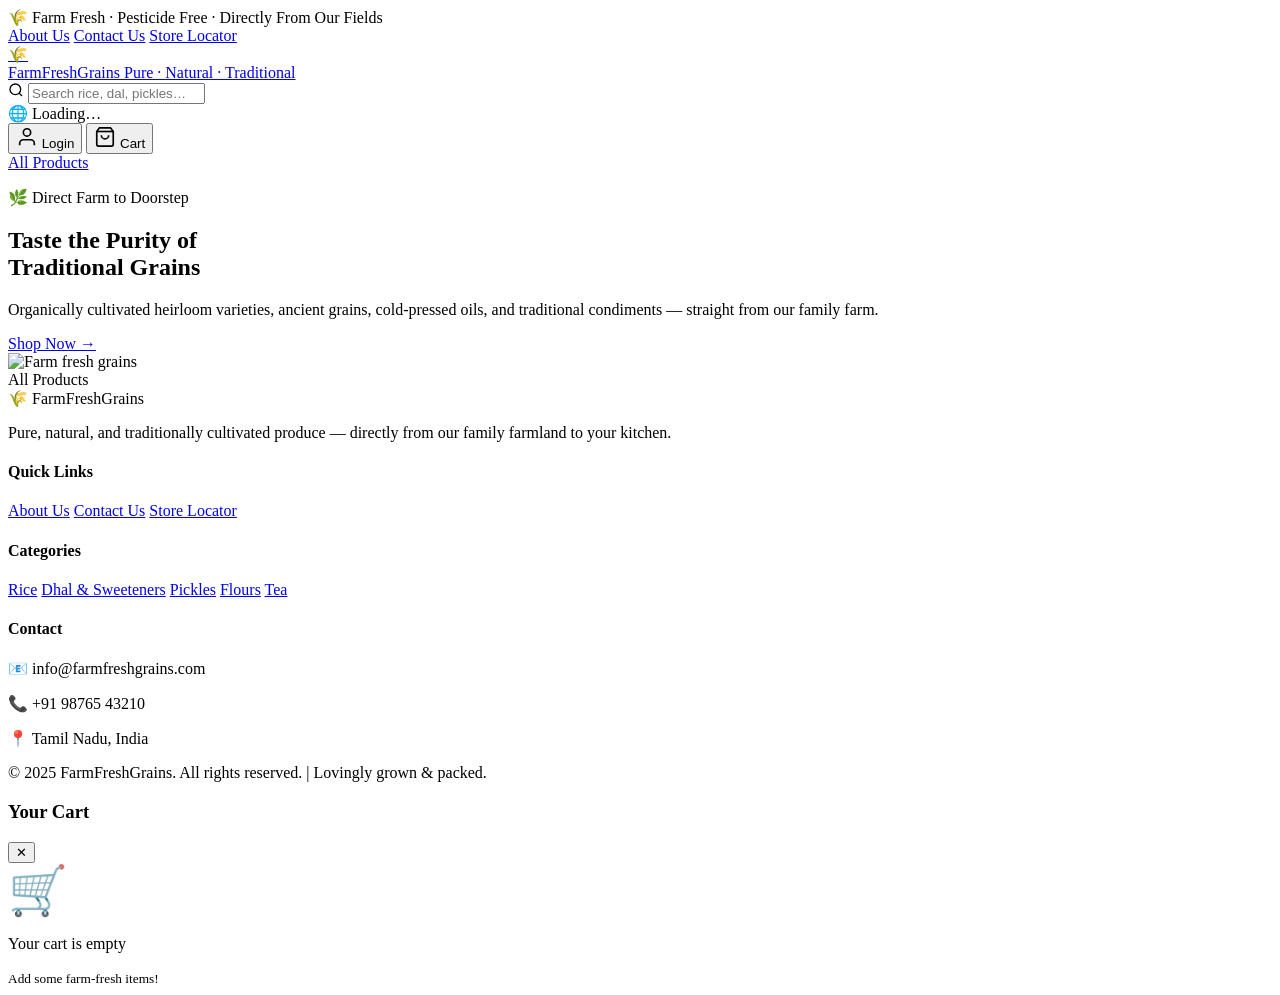
==== index.html @ 6316f9ec "Add files via upload" ====
<!DOCTYPE html>
<html lang="en">
<head>
<meta charset="UTF-8">
<meta name="viewport" content="width=device-width, initial-scale=1.0">
<title>FarmFreshGrains — Pure From Our Farm</title>
<link rel="preconnect" href="https://fonts.googleapis.com">
<link href="https://fonts.googleapis.com/css2?family=Playfair+Display:wght@400;600;700&family=Nunito:wght@300;400;500;600;700&display=swap" rel="stylesheet">
<link rel="stylesheet" href="css/style.css">
</head>
<body>

<!-- TOP UTILITY BAR -->
<div class="top-bar">
  <div class="top-bar-inner">
    <span class="top-bar-left">🌾 Farm Fresh · Pesticide Free · Directly From Our Fields</span>
    <div class="top-bar-links">
      <a href="about.html">About Us</a>
      <a href="contact.html">Contact Us</a>
      <a href="store-locator.html">Store Locator</a>
    </div>
  </div>
</div>

<!-- MAIN HEADER -->
<header id="main-header">
  <div class="header-inner">
    <a class="logo" href="index.html">
      <div class="logo-icon">🌾</div>
      <div class="logo-text">
        <span class="logo-name">FarmFreshGrains</span>
        <span class="logo-tagline">Pure · Natural · Traditional</span>
      </div>
    </a>

    <div class="search-bar-wrap">
      <div class="search-bar">
        <svg width="16" height="16" fill="none" stroke="currentColor" stroke-width="2" viewBox="0 0 24 24"><circle cx="11" cy="11" r="8"/><path d="m21 21-4.35-4.35"/></svg>
        <input type="text" id="searchInput" placeholder="Search rice, dal, pickles…" autocomplete="off">
        <button class="search-clear" id="searchClear" style="display:none">✕</button>
      </div>
    </div>

    <div class="header-actions">
      <div class="currency-badge" id="currencyBadge">
        <span id="currencyFlag">🌐</span>
        <span id="currencyLabel">Loading…</span>
      </div>

      <button class="icon-btn" id="loginBtn" title="Account">
        <svg width="22" height="22" fill="none" stroke="currentColor" stroke-width="1.8" viewBox="0 0 24 24"><path d="M20 21v-2a4 4 0 0 0-4-4H8a4 4 0 0 0-4 4v2"/><circle cx="12" cy="7" r="4"/></svg>
        <span class="icon-label" id="loginLabel">Login</span>
      </button>

      <button class="icon-btn cart-btn" id="cartBtn" title="Cart">
        <svg width="22" height="22" fill="none" stroke="currentColor" stroke-width="1.8" viewBox="0 0 24 24"><path d="M6 2 3 6v14a2 2 0 0 0 2 2h14a2 2 0 0 0 2-2V6l-3-4z"/><line x1="3" y1="6" x2="21" y2="6"/><path d="M16 10a4 4 0 0 1-8 0"/></svg>
        <span class="cart-count" id="cartCount" style="display:none">0</span>
        <span class="icon-label">Cart</span>
      </button>
    </div>
  </div>
</header>

<!-- CATEGORY NAVIGATION TABS -->
<nav class="cat-nav" id="catNav">
  <div class="cat-nav-inner">
    <a class="cat-tab active" data-cat="all" href="#">All Products</a>
    <!-- Tabs are injected by JS from products.js -->
  </div>
</nav>

<!-- HERO BANNER -->
<section class="hero" id="heroSection">
  <div class="hero-content">
    <p class="hero-badge">🌿 Direct Farm to Doorstep</p>
    <h1>Taste the Purity of<br><span>Traditional Grains</span></h1>
    <p class="hero-sub">Organically cultivated heirloom varieties, ancient grains, cold-pressed oils, and traditional condiments — straight from our family farm.</p>
    <a href="#products" class="btn-hero">Shop Now →</a>
  </div>
  <div class="hero-img-area">
    <img src="https://images.unsplash.com/photo-1536304993881-ff86e0c9b1c2?w=600&q=80" alt="Farm fresh grains" class="hero-img">
  </div>
</section>

<!-- SEARCH RESULTS BANNER (hidden normally) -->
<div class="search-results-bar" id="searchResultsBar" style="display:none">
  <div class="container">
    <span id="searchResultsText"></span>
    <button onclick="clearSearch()">✕ Clear Search</button>
  </div>
</div>

<!-- PRODUCTS SECTION -->
<main class="products-section" id="products">
  <div class="container">
    <div id="categoryTitle" class="section-title">All Products</div>
    <div class="products-grid" id="productsGrid">
      <!-- Injected by JS -->
    </div>
    <div class="empty-state" id="emptyState" style="display:none">
      <div class="empty-icon">🔍</div>
      <p>No products found matching your search.</p>
    </div>
  </div>
</main>

<!-- FOOTER -->
<footer class="site-footer">
  <div class="footer-inner">
    <div class="footer-col">
      <div class="footer-logo">🌾 FarmFreshGrains</div>
      <p>Pure, natural, and traditionally cultivated produce — directly from our family farmland to your kitchen.</p>
    </div>
    <div class="footer-col">
      <h4>Quick Links</h4>
      <a href="about.html">About Us</a>
      <a href="contact.html">Contact Us</a>
      <a href="store-locator.html">Store Locator</a>
    </div>
    <div class="footer-col">
      <h4>Categories</h4>
      <a href="#" data-cat="rice" class="footer-cat-link">Rice</a>
      <a href="#" data-cat="dhal" class="footer-cat-link">Dhal & Sweeteners</a>
      <a href="#" data-cat="pickles" class="footer-cat-link">Pickles</a>
      <a href="#" data-cat="flours" class="footer-cat-link">Flours</a>
      <a href="#" data-cat="tea" class="footer-cat-link">Tea</a>
    </div>
    <div class="footer-col">
      <h4>Contact</h4>
      <p>📧 info@farmfreshgrains.com</p>
      <p>📞 +91 98765 43210</p>
      <p>📍 Tamil Nadu, India</p>
    </div>
  </div>
  <div class="footer-bottom">
    <p>© 2025 FarmFreshGrains. All rights reserved. | Lovingly grown & packed.</p>
  </div>
</footer>

<!-- CART SIDEBAR -->
<div class="cart-overlay" id="cartOverlay" onclick="toggleCart()"></div>
<div class="cart-sidebar" id="cartSidebar">
  <div class="cart-header">
    <h3>Your Cart</h3>
    <button onclick="toggleCart()" class="cart-close">✕</button>
  </div>
  <div class="cart-body" id="cartBody">
    <div class="cart-empty" id="cartEmpty">
      <div style="font-size:48px">🛒</div>
      <p>Your cart is empty</p>
      <small>Add some farm-fresh items!</small>
    </div>
    <div id="cartItems"></div>
  </div>
  <div class="cart-footer" id="cartFooter" style="display:none">
    <div class="cart-total">
      <span>Total:</span>
      <strong id="cartTotal">₹0</strong>
    </div>
    <button class="btn-checkout">Proceed to Checkout →</button>
  </div>
</div>

<!-- LOGIN MODAL -->
<div class="modal-overlay" id="loginModal" style="display:none">
  <div class="modal">
    <button class="modal-close" onclick="closeLoginModal()">✕</button>
    <div class="modal-tabs">
      <button class="modal-tab active" onclick="switchTab('login')">Login</button>
      <button class="modal-tab" onclick="switchTab('register')">Register</button>
    </div>
    <div id="loginForm">
      <div class="form-group">
        <label>Email Address</label>
        <input type="email" placeholder="you@example.com" id="loginEmail">
      </div>
      <div class="form-group">
        <label>Password</label>
        <input type="password" placeholder="••••••••" id="loginPassword">
      </div>
      <button class="btn-primary full-width" onclick="doLogin()">Login to Account</button>
      <p class="form-link">Forgot password? <a href="#">Reset here</a></p>
    </div>
    <div id="registerForm" style="display:none">
      <div class="form-group">
        <label>Full Name</label>
        <input type="text" placeholder="Your name" id="regName">
      </div>
      <div class="form-group">
        <label>Email Address</label>
        <input type="email" placeholder="you@example.com" id="regEmail">
      </div>
      <div class="form-group">
        <label>Password</label>
        <input type="password" placeholder="Create a password" id="regPassword">
      </div>
      <button class="btn-primary full-width" onclick="doRegister()">Create Account</button>
    </div>
  </div>
</div>

<script src="js/products.js"></script>
<script src="js/app.js"></script>
</body>
</html>
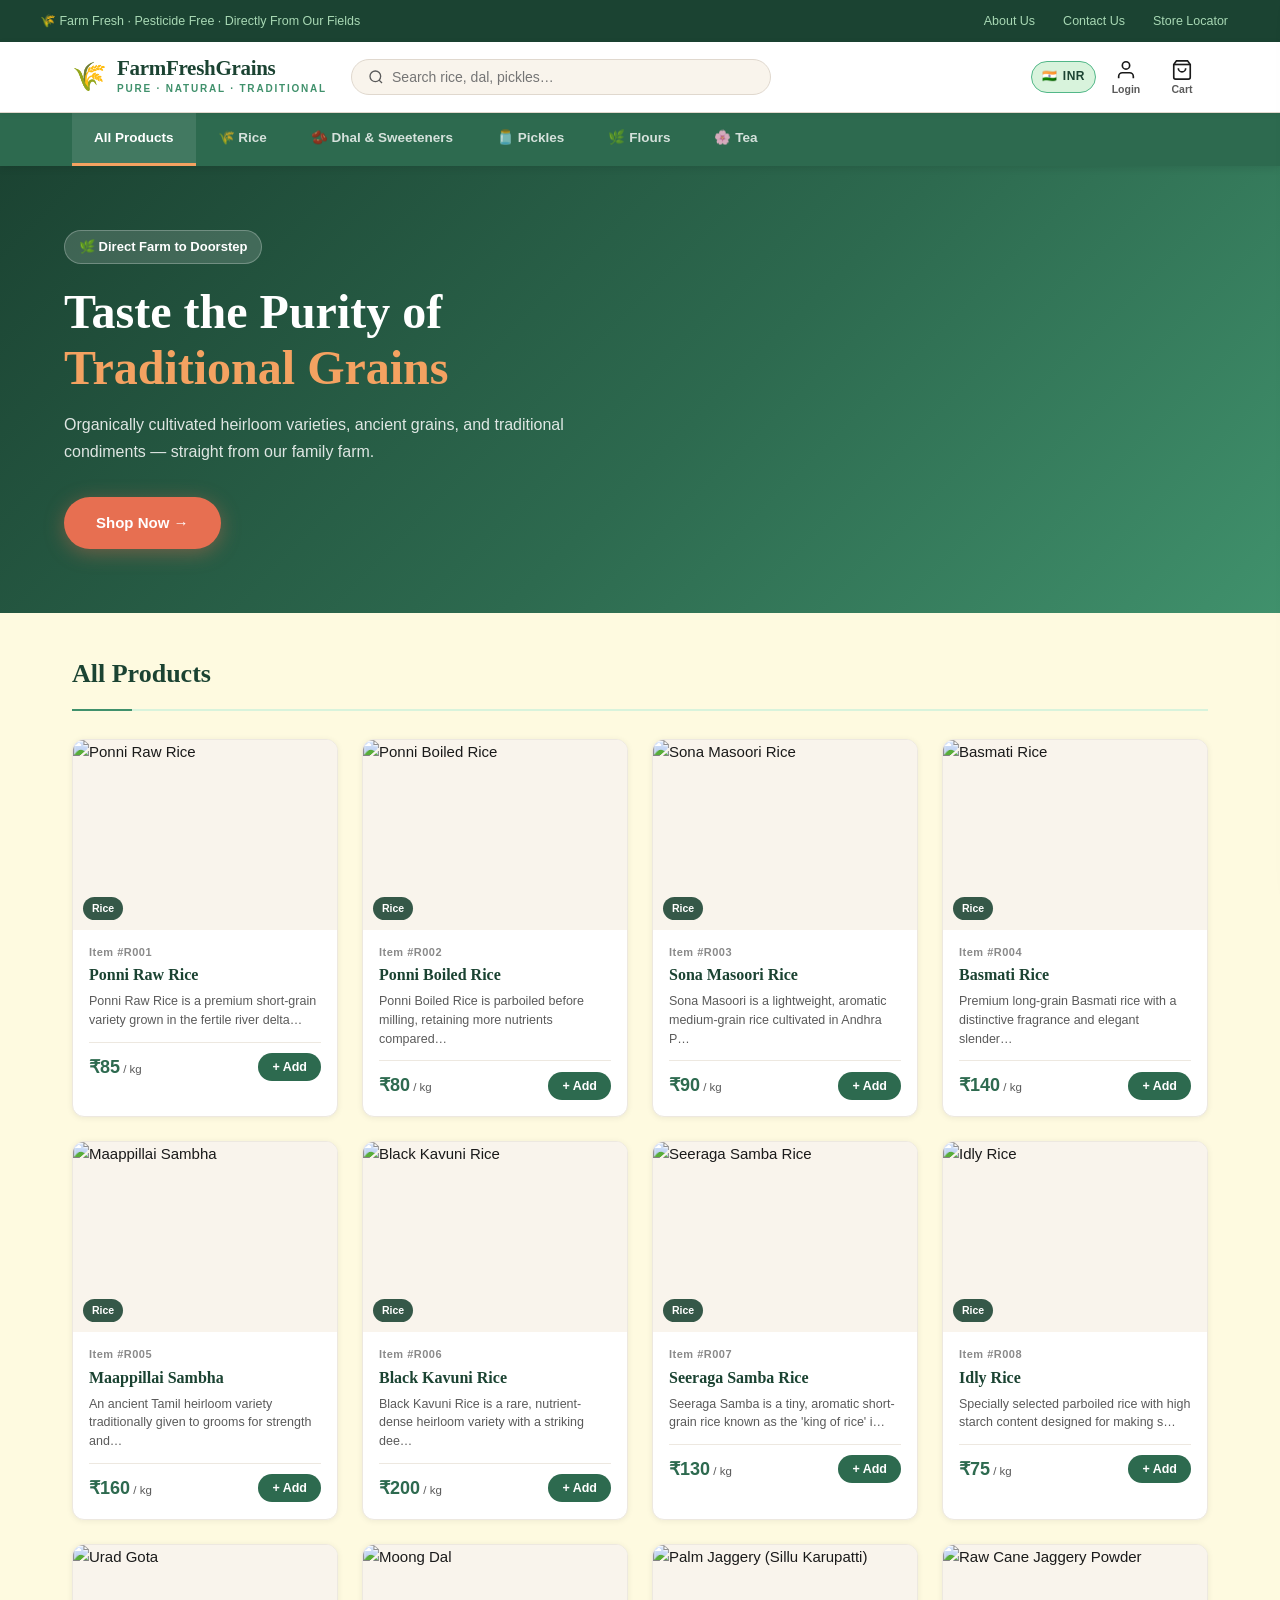
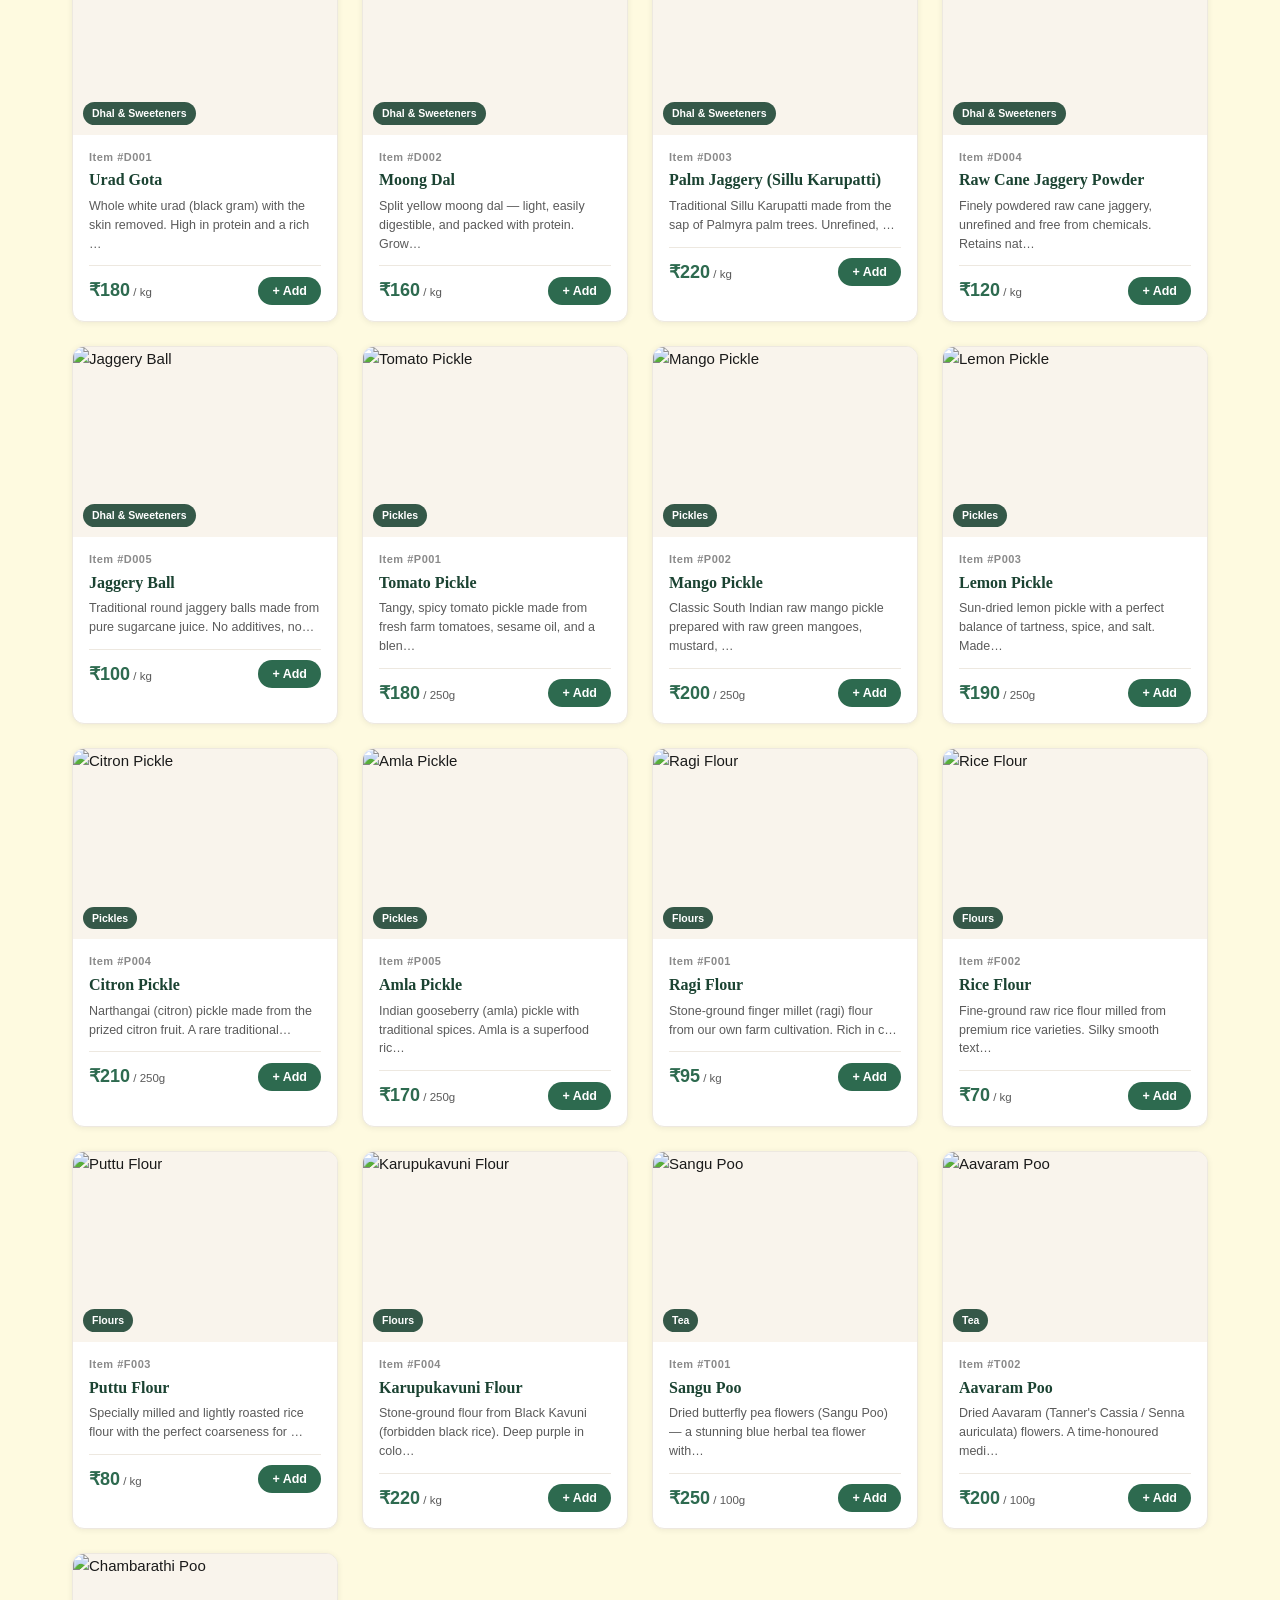
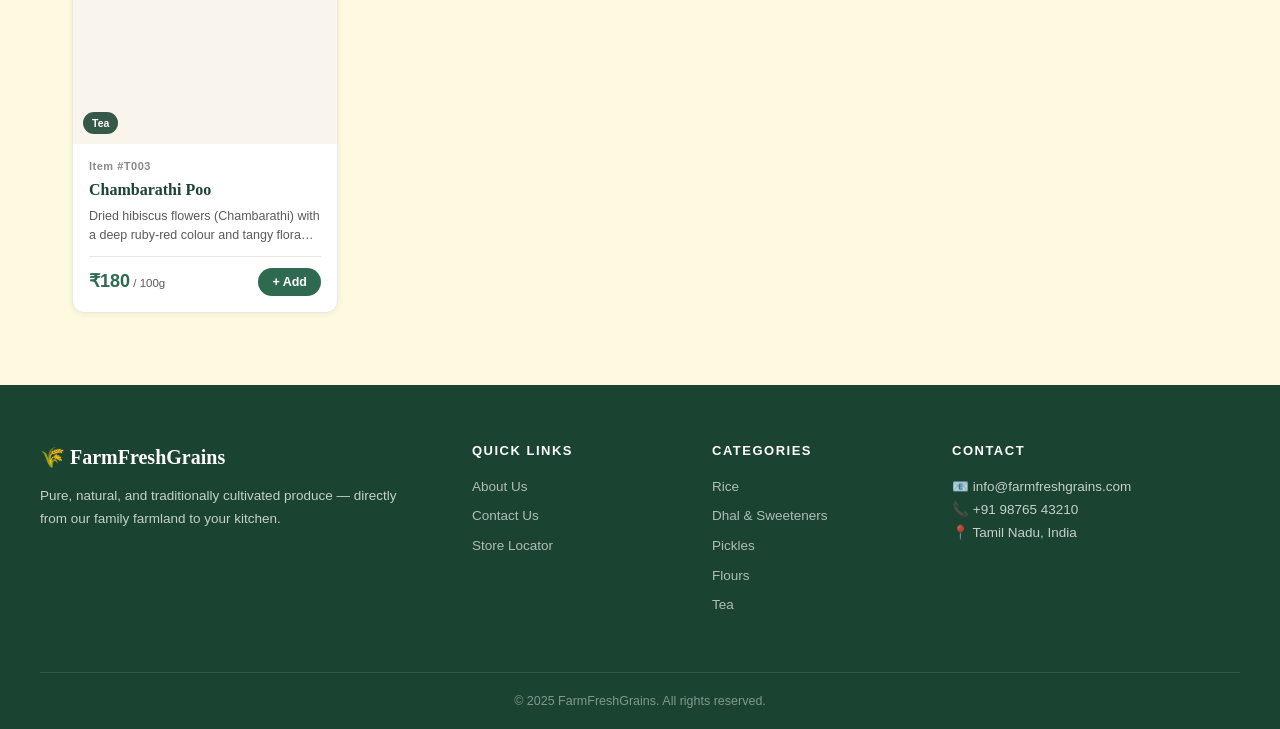
==== commit 93b4a409: "Update print statement from 'Hello' to 'Goodbye'" ====
--- a/index.html
+++ b/index.html
@@ -6,11 +6,174 @@
 <title>FarmFreshGrains — Pure From Our Farm</title>
 <link rel="preconnect" href="https://fonts.googleapis.com">
 <link href="https://fonts.googleapis.com/css2?family=Playfair+Display:wght@400;600;700&family=Nunito:wght@300;400;500;600;700&display=swap" rel="stylesheet">
-<link rel="stylesheet" href="css/style.css">
+<style>
+:root{--green-dark:#1b4332;--green:#2d6a4f;--green-mid:#40916c;--green-light:#52b788;--green-pale:#d8f3dc;--green-bg:#f0faf4;--amber:#e76f51;--amber-light:#f4a261;--amber-pale:#fef0e7;--brown:#8b5e3c;--cream:#fefae0;--cream2:#f9f4ec;--cream3:#f2ebe0;--text:#1a1a1a;--text-muted:#5a5a5a;--text-light:#8a8a8a;--border:#e0d8ce;--border-light:#ede8e0;--white:#ffffff;--radius:12px;--shadow-sm:0 1px 6px rgba(0,0,0,0.07);--shadow:0 3px 16px rgba(0,0,0,0.09);--shadow-lg:0 8px 32px rgba(0,0,0,0.13);--transition:all 0.22s ease}
+*,*::before,*::after{margin:0;padding:0;box-sizing:border-box}
+html{scroll-behavior:smooth}
+body{font-family:'Nunito',sans-serif;background:var(--cream);color:var(--text);font-size:15px;line-height:1.6}
+img{max-width:100%;display:block}
+a{text-decoration:none;color:inherit}
+.container{max-width:1200px;margin:0 auto;padding:0 32px}
+.top-bar{background:var(--green-dark);color:#a8d8b4;font-size:12.5px;padding:8px 32px}
+.top-bar-inner{max-width:1200px;margin:0 auto;display:flex;justify-content:space-between;align-items:center}
+.top-bar-links{display:flex;gap:4px}
+.top-bar-links a{color:#a8d8b4;padding:3px 12px;border-radius:20px;font-size:12.5px;font-weight:500;transition:var(--transition)}
+.top-bar-links a:hover{background:rgba(255,255,255,0.12);color:#fff}
+#main-header{background:var(--white);border-bottom:1.5px solid var(--border);position:sticky;top:0;z-index:300;box-shadow:var(--shadow-sm)}
+.header-inner{max-width:1200px;margin:0 auto;padding:0 32px;height:70px;display:flex;align-items:center;gap:16px}
+.logo{display:flex;align-items:center;gap:10px;cursor:pointer}
+.logo-icon{font-size:28px;line-height:1}
+.logo-text{display:flex;flex-direction:column}
+.logo-name{font-family:'Playfair Display',serif;font-size:21px;font-weight:700;color:var(--green-dark);letter-spacing:-0.3px;line-height:1.1}
+.logo-tagline{font-size:10px;letter-spacing:1.8px;text-transform:uppercase;color:var(--green-mid);font-weight:600}
+.search-bar-wrap{flex:1;max-width:420px;margin:0 8px}
+.search-bar{display:flex;align-items:center;background:var(--cream2);border:1.5px solid var(--border);border-radius:28px;padding:9px 16px;gap:8px;transition:var(--transition)}
+.search-bar:focus-within{border-color:var(--green-light);box-shadow:0 0 0 3px rgba(82,183,136,0.15);background:var(--white)}
+.search-bar svg{color:var(--text-muted);flex-shrink:0}
+.search-bar input{border:none;background:transparent;outline:none;font-size:14px;width:100%;color:var(--text);font-family:'Nunito',sans-serif}
+.header-actions{display:flex;align-items:center;gap:4px;margin-left:auto}
+.currency-badge{display:flex;align-items:center;gap:5px;background:var(--green-pale);border:1px solid var(--green-light);color:var(--green-dark);font-size:12px;font-weight:700;padding:5px 10px;border-radius:20px;letter-spacing:0.5px}
+.icon-btn{background:none;border:none;cursor:pointer;color:var(--text);padding:8px 10px;border-radius:10px;display:flex;flex-direction:column;align-items:center;justify-content:center;gap:2px;position:relative;transition:var(--transition);min-width:52px}
+.icon-btn:hover{background:var(--cream2)}
+.icon-label{font-size:10.5px;font-weight:600;color:var(--text-muted)}
+.cart-count{position:absolute;top:4px;right:6px;background:var(--amber);color:#fff;font-size:10px;font-weight:700;width:17px;height:17px;border-radius:50%;display:flex;align-items:center;justify-content:center;border:2px solid var(--white)}
+.cat-nav{background:var(--green);position:sticky;top:70px;z-index:200;box-shadow:0 2px 8px rgba(0,0,0,0.1)}
+.cat-nav-inner{max-width:1200px;margin:0 auto;padding:0 32px;display:flex;overflow-x:auto;scrollbar-width:none}
+.cat-nav-inner::-webkit-scrollbar{display:none}
+.cat-tab{color:rgba(255,255,255,0.8);font-size:13.5px;font-weight:600;padding:14px 22px;cursor:pointer;border-bottom:3px solid transparent;white-space:nowrap;transition:var(--transition);display:block;font-family:'Nunito',sans-serif}
+.cat-tab:hover,.cat-tab.active{color:#fff;border-bottom-color:var(--amber-light);background:rgba(255,255,255,0.1)}
+.hero{background:linear-gradient(135deg,var(--green-dark) 0%,var(--green) 55%,var(--green-mid) 100%);color:#fff;display:flex;align-items:center;justify-content:space-between;padding:64px;gap:48px;overflow:hidden;position:relative}
+.hero-content{flex:1;max-width:520px;position:relative;z-index:1}
+.hero-badge{display:inline-flex;align-items:center;gap:6px;background:rgba(255,255,255,0.15);border:1px solid rgba(255,255,255,0.25);padding:6px 14px;border-radius:20px;font-size:13px;font-weight:600;margin-bottom:20px}
+.hero h1{font-family:'Playfair Display',serif;font-size:48px;font-weight:700;line-height:1.15;margin-bottom:16px}
+.hero h1 span{color:var(--amber-light)}
+.hero-sub{font-size:16px;opacity:0.85;line-height:1.7;margin-bottom:32px}
+.btn-hero{display:inline-block;background:var(--amber);color:#fff;padding:14px 32px;border-radius:30px;font-size:15px;font-weight:700;transition:var(--transition);box-shadow:0 4px 20px rgba(231,111,81,0.4)}
+.btn-hero:hover{background:var(--amber-light);transform:translateY(-2px)}
+.hero-img-area{flex-shrink:0;position:relative;z-index:1}
+.hero-img{width:380px;height:300px;object-fit:cover;border-radius:20px;box-shadow:0 20px 60px rgba(0,0,0,0.3)}
+.products-section{padding:40px 0 72px}
+.section-title{font-family:'Playfair Display',serif;font-size:26px;font-weight:600;color:var(--green-dark);margin-bottom:28px;padding-bottom:14px;border-bottom:2.5px solid var(--green-pale);position:relative}
+.section-title::after{content:'';position:absolute;bottom:-2.5px;left:0;width:60px;height:2.5px;background:var(--green-mid)}
+.products-grid{display:grid;grid-template-columns:repeat(auto-fill,minmax(220px,1fr));gap:24px}
+.product-card{background:var(--white);border:1.5px solid var(--border-light);border-radius:var(--radius);overflow:hidden;transition:var(--transition);cursor:pointer;box-shadow:var(--shadow-sm)}
+.product-card:hover{transform:translateY(-4px);box-shadow:var(--shadow-lg);border-color:var(--green-pale)}
+.product-card.sold-out{opacity:0.7;cursor:default}
+.product-card.sold-out:hover{transform:none}
+.product-img-wrap{position:relative;height:190px;overflow:hidden;background:var(--cream2)}
+.product-img-wrap img{width:100%;height:100%;object-fit:cover;transition:transform 0.4s ease}
+.product-card:hover .product-img-wrap img{transform:scale(1.06)}
+.sold-out-badge{position:absolute;top:10px;right:10px;background:#e53e3e;color:#fff;font-size:11px;font-weight:700;padding:4px 10px;border-radius:20px;letter-spacing:0.5px}
+.product-cat-tag{position:absolute;bottom:10px;left:10px;background:rgba(27,67,50,0.88);color:#fff;font-size:10.5px;font-weight:600;padding:3px 9px;border-radius:12px}
+.product-info{padding:14px 16px 16px}
+.product-id{font-size:11px;color:var(--text-light);font-weight:700;letter-spacing:0.5px;margin-bottom:4px}
+.product-name{font-family:'Playfair Display',serif;font-size:16px;font-weight:600;color:var(--green-dark);margin-bottom:6px;line-height:1.3}
+.product-desc-short{font-size:12.5px;color:var(--text-muted);line-height:1.5;margin-bottom:12px}
+.product-footer{display:flex;align-items:center;justify-content:space-between;border-top:1px solid var(--border-light);padding-top:10px}
+.price-main{font-size:18px;font-weight:700;color:var(--green)}
+.price-unit{font-size:11.5px;color:var(--text-muted)}
+.price-sold{font-size:13px;color:#e53e3e;font-weight:700}
+.btn-add-card{background:var(--green);color:#fff;border:none;cursor:pointer;padding:7px 14px;border-radius:20px;font-size:12.5px;font-weight:700;font-family:'Nunito',sans-serif;transition:var(--transition)}
+.btn-add-card:hover{background:var(--green-dark);transform:scale(1.05)}
+.empty-state{display:flex;flex-direction:column;align-items:center;padding:80px 20px;color:var(--text-muted);text-align:center}
+.empty-icon{font-size:64px;margin-bottom:16px}
+/* MODAL */
+.modal-overlay{position:fixed;inset:0;background:rgba(0,0,0,0.5);z-index:800;display:flex;align-items:center;justify-content:center;padding:24px}
+.modal{background:var(--white);border-radius:20px;padding:36px;width:100%;max-width:400px;position:relative;box-shadow:var(--shadow-lg);animation:slideUp 0.25s ease}
+@keyframes slideUp{from{opacity:0;transform:translateY(20px)}to{opacity:1;transform:translateY(0)}}
+.modal-close{position:absolute;top:16px;right:16px;background:var(--cream2);border:1.5px solid var(--border);border-radius:50%;width:32px;height:32px;cursor:pointer;font-size:14px;display:flex;align-items:center;justify-content:center;color:var(--text-muted)}
+.modal-tabs{display:flex;border-bottom:2px solid var(--border);margin-bottom:24px}
+.modal-tab{flex:1;padding:10px;background:none;border:none;cursor:pointer;font-size:15px;font-weight:700;color:var(--text-muted);font-family:'Nunito',sans-serif;border-bottom:3px solid transparent;margin-bottom:-2px;transition:var(--transition)}
+.modal-tab.active{color:var(--green);border-bottom-color:var(--green)}
+.form-group{margin-bottom:16px}
+.form-group label{display:block;font-size:13px;font-weight:700;color:var(--text-muted);margin-bottom:6px}
+.form-group input{width:100%;padding:11px 14px;border:1.5px solid var(--border);border-radius:10px;font-size:14.5px;font-family:'Nunito',sans-serif;outline:none;color:var(--text);background:var(--cream2);transition:var(--transition)}
+.form-group input:focus{border-color:var(--green-light);background:var(--white)}
+.btn-primary{background:var(--green);color:#fff;border:none;cursor:pointer;padding:13px 24px;border-radius:10px;font-size:15px;font-weight:700;font-family:'Nunito',sans-serif;transition:var(--transition)}
+.btn-primary:hover{background:var(--green-dark)}
+.btn-primary.full-width{width:100%}
+/* CART */
+.cart-overlay{display:none;position:fixed;inset:0;background:rgba(0,0,0,0.45);z-index:500}
+.cart-overlay.visible{display:block}
+.cart-sidebar{position:fixed;top:0;right:-420px;bottom:0;width:380px;background:var(--white);z-index:600;transition:right 0.3s ease;display:flex;flex-direction:column;box-shadow:-4px 0 40px rgba(0,0,0,0.15)}
+.cart-sidebar.open{right:0}
+.cart-header{padding:20px 24px;border-bottom:1.5px solid var(--border);display:flex;align-items:center;justify-content:space-between;background:var(--green-dark);color:#fff}
+.cart-header h3{font-family:'Playfair Display',serif;font-size:20px;font-weight:600}
+.cart-close{background:rgba(255,255,255,0.15);border:none;cursor:pointer;color:#fff;width:32px;height:32px;border-radius:50%;font-size:16px;display:flex;align-items:center;justify-content:center}
+.cart-body{flex:1;overflow-y:auto;padding:16px}
+.cart-empty{display:flex;flex-direction:column;align-items:center;padding:60px 20px;text-align:center;color:var(--text-muted)}
+.cart-empty p{font-size:16px;font-weight:600;margin:10px 0 4px}
+.cart-item{display:flex;gap:12px;padding:14px 0;border-bottom:1px solid var(--border-light)}
+.cart-item img{width:64px;height:64px;object-fit:cover;border-radius:10px;flex-shrink:0;border:1px solid var(--border-light)}
+.cart-item-info{flex:1}
+.cart-item-name{font-size:13.5px;font-weight:700;color:var(--green-dark);line-height:1.3;margin-bottom:3px}
+.cart-item-price{font-size:12px;color:var(--text-muted);margin-bottom:8px}
+.cart-qty-row{display:flex;align-items:center;gap:6px}
+.cart-qty-row button{width:26px;height:26px;border-radius:6px;border:1.5px solid var(--border);background:var(--cream2);cursor:pointer;font-size:16px;font-weight:500;color:var(--text);display:flex;align-items:center;justify-content:center}
+.cart-qty-row span{font-size:14px;font-weight:700;min-width:20px;text-align:center}
+.cart-remove{background:#fff5f5 !important;border-color:#fed7d7 !important;color:#c53030 !important;font-size:13px !important}
+.cart-item-total{font-size:14px;font-weight:700;color:var(--green);flex-shrink:0;align-self:center}
+.cart-footer{padding:16px 24px;border-top:2px solid var(--border);background:var(--cream2)}
+.cart-total{display:flex;justify-content:space-between;align-items:center;font-size:16px;color:var(--text-muted);margin-bottom:14px}
+.cart-total strong{font-size:24px;font-weight:700;color:var(--green-dark)}
+.btn-checkout{width:100%;padding:14px;border-radius:12px;background:var(--green);color:#fff;border:none;cursor:pointer;font-size:15px;font-weight:700;font-family:'Nunito',sans-serif}
+/* TOAST */
+.ffg-toast{position:fixed;bottom:24px;left:50%;transform:translateX(-50%) translateY(80px);background:var(--green-dark);color:#fff;padding:12px 24px;border-radius:30px;font-size:14px;font-weight:600;font-family:'Nunito',sans-serif;z-index:9999;transition:transform 0.3s ease,opacity 0.3s ease;opacity:0;white-space:nowrap;box-shadow:var(--shadow-lg)}
+.ffg-toast.show{transform:translateX(-50%) translateY(0);opacity:1}
+.ffg-toast.error{background:#c53030}
+/* FOOTER */
+.site-footer{background:var(--green-dark);color:rgba(255,255,255,0.75);padding:56px 32px 0}
+.footer-inner{max-width:1200px;margin:0 auto;display:grid;grid-template-columns:2fr 1fr 1fr 1.5fr;gap:48px;padding-bottom:48px;border-bottom:1px solid rgba(255,255,255,0.1)}
+.footer-logo{font-family:'Playfair Display',serif;font-size:20px;font-weight:700;color:#fff;margin-bottom:12px}
+.footer-col p{font-size:13.5px;line-height:1.7}
+.footer-col h4{font-size:13px;text-transform:uppercase;letter-spacing:1.5px;color:#fff;font-weight:700;margin-bottom:14px}
+.footer-col a{display:block;font-size:13.5px;color:rgba(255,255,255,0.65);margin-bottom:8px;transition:var(--transition)}
+.footer-col a:hover{color:var(--amber-light)}
+.footer-bottom{max-width:1200px;margin:0 auto;padding:18px 0;text-align:center;font-size:12.5px;color:rgba(255,255,255,0.45)}
+/* PRODUCT DETAIL */
+.product-detail-page{padding:40px 0 72px}
+.product-detail-grid{display:grid;grid-template-columns:1fr 1fr;gap:56px;align-items:start;margin-bottom:72px}
+.detail-img-wrap{border-radius:18px;overflow:hidden;box-shadow:var(--shadow-lg);position:relative;background:var(--cream2);aspect-ratio:4/3}
+.detail-img-wrap img{width:100%;height:100%;object-fit:cover}
+.sold-out-overlay{position:absolute;inset:0;background:rgba(0,0,0,0.45);display:flex;align-items:center;justify-content:center;font-size:32px;font-weight:900;color:#fff;letter-spacing:3px}
+.detail-badges{display:flex;flex-wrap:wrap;gap:8px;margin-top:16px}
+.badge{padding:5px 12px;border-radius:20px;font-size:12px;font-weight:700}
+.badge-green{background:var(--green-pale);color:var(--green-dark)}
+.badge-amber{background:var(--amber-pale);color:var(--brown)}
+.badge-brown{background:#f5ede2;color:#7c4a1e}
+.detail-item-id{font-size:12px;color:var(--text-light);font-weight:700;letter-spacing:0.8px;text-transform:uppercase;margin-bottom:10px}
+.detail-name{font-family:'Playfair Display',serif;font-size:36px;font-weight:700;color:var(--green-dark);line-height:1.2;margin-bottom:20px}
+.detail-price-row{display:flex;align-items:baseline;gap:8px;margin-bottom:28px;padding-bottom:24px;border-bottom:1.5px solid var(--border-light)}
+.detail-price{font-size:36px;font-weight:700;color:var(--green)}
+.detail-price.sold-out-price{color:#e53e3e;font-size:24px}
+.detail-unit{font-size:16px;color:var(--text-muted)}
+.detail-description,.detail-uses{margin-bottom:20px;padding-bottom:20px;border-bottom:1px solid var(--border-light)}
+.detail-description h3,.detail-uses h3{font-size:14px;text-transform:uppercase;letter-spacing:1px;color:var(--green-mid);font-weight:700;margin-bottom:8px}
+.detail-description p,.detail-uses p{font-size:15px;color:var(--text-muted);line-height:1.75}
+.detail-add-cart{margin:24px 0}
+.qty-selector{display:flex;align-items:center;border:2px solid var(--border);border-radius:10px;overflow:hidden;width:fit-content;margin-bottom:16px}
+.qty-btn{background:var(--cream2);border:none;cursor:pointer;width:44px;height:44px;font-size:20px;font-weight:500;color:var(--text);transition:var(--transition)}
+.qty-btn:hover{background:var(--green-pale);color:var(--green)}
+.qty-selector input{width:60px;height:44px;border:none;text-align:center;font-size:17px;font-weight:700;color:var(--text);font-family:'Nunito',sans-serif;outline:none;background:var(--white);border-left:1.5px solid var(--border);border-right:1.5px solid var(--border)}
+.detail-total-row{font-size:15px;color:var(--text-muted);margin-bottom:16px}
+.detail-total-row strong{font-size:22px;color:var(--green);margin-left:8px}
+.btn-add-to-cart{width:100%;padding:14px;border-radius:12px;background:var(--green);color:#fff;border:none;cursor:pointer;font-size:16px;font-weight:700;font-family:'Nunito',sans-serif;transition:var(--transition);margin-bottom:10px}
+.btn-add-to-cart:hover{background:var(--green-dark)}
+.btn-buy-now{width:100%;padding:14px;border-radius:12px;background:var(--white);color:var(--amber);border:2px solid var(--amber);cursor:pointer;font-size:16px;font-weight:700;font-family:'Nunito',sans-serif;transition:var(--transition)}
+.btn-buy-now:hover{background:var(--amber);color:#fff}
+.sold-out-notice{background:#fff5f5;border:1.5px solid #fed7d7;border-radius:12px;padding:20px;margin-top:20px;text-align:center}
+.delivery-chip{background:var(--green-bg);color:var(--green-dark);font-size:12px;font-weight:600;padding:6px 12px;border-radius:20px;border:1px solid var(--green-pale);display:inline-block;margin:4px 4px 0 0}
+.breadcrumb-bar{background:var(--cream2);border-bottom:1px solid var(--border);padding:12px 32px;font-size:13px;color:var(--text-muted)}
+.breadcrumb-bar .container{display:flex;align-items:center;gap:8px}
+.breadcrumb-bar a{color:var(--green);font-weight:600}
+.related-section{margin-top:48px}
+@media(max-width:900px){.hero{flex-direction:column;padding:40px 32px;text-align:center}.hero h1{font-size:36px}.hero-img{width:100%;max-width:400px}.product-detail-grid{grid-template-columns:1fr;gap:32px}.footer-inner{grid-template-columns:1fr 1fr;gap:32px}}
+@media(max-width:640px){.top-bar-left{display:none}.header-inner{padding:0 16px}.hero{padding:32px 16px}.hero h1{font-size:28px}.container{padding:0 16px}.cat-nav-inner{padding:0 16px}.products-grid{grid-template-columns:repeat(auto-fill,minmax(160px,1fr));gap:16px}.footer-inner{grid-template-columns:1fr;gap:24px}.search-bar-wrap{display:none}.detail-name{font-size:26px}}
+</style>
 </head>
 <body>
 
-<!-- TOP UTILITY BAR -->
+<!-- TOP BAR -->
 <div class="top-bar">
   <div class="top-bar-inner">
     <span class="top-bar-left">🌾 Farm Fresh · Pesticide Free · Directly From Our Fields</span>
@@ -22,7 +185,7 @@
   </div>
 </div>
 
-<!-- MAIN HEADER -->
+<!-- HEADER -->
 <header id="main-header">
   <div class="header-inner">
     <a class="logo" href="index.html">
@@ -32,27 +195,19 @@
         <span class="logo-tagline">Pure · Natural · Traditional</span>
       </div>
     </a>
-
     <div class="search-bar-wrap">
       <div class="search-bar">
         <svg width="16" height="16" fill="none" stroke="currentColor" stroke-width="2" viewBox="0 0 24 24"><circle cx="11" cy="11" r="8"/><path d="m21 21-4.35-4.35"/></svg>
         <input type="text" id="searchInput" placeholder="Search rice, dal, pickles…" autocomplete="off">
-        <button class="search-clear" id="searchClear" style="display:none">✕</button>
-      </div>
-    </div>
-
+      </div>
+    </div>
     <div class="header-actions">
-      <div class="currency-badge" id="currencyBadge">
-        <span id="currencyFlag">🌐</span>
-        <span id="currencyLabel">Loading…</span>
-      </div>
-
-      <button class="icon-btn" id="loginBtn" title="Account">
+      <div class="currency-badge"><span id="currencyFlag">🌐</span><span id="currencyLabel">Loading…</span></div>
+      <button class="icon-btn" id="loginBtn">
         <svg width="22" height="22" fill="none" stroke="currentColor" stroke-width="1.8" viewBox="0 0 24 24"><path d="M20 21v-2a4 4 0 0 0-4-4H8a4 4 0 0 0-4 4v2"/><circle cx="12" cy="7" r="4"/></svg>
         <span class="icon-label" id="loginLabel">Login</span>
       </button>
-
-      <button class="icon-btn cart-btn" id="cartBtn" title="Cart">
+      <button class="icon-btn" id="cartBtn">
         <svg width="22" height="22" fill="none" stroke="currentColor" stroke-width="1.8" viewBox="0 0 24 24"><path d="M6 2 3 6v14a2 2 0 0 0 2 2h14a2 2 0 0 0 2-2V6l-3-4z"/><line x1="3" y1="6" x2="21" y2="6"/><path d="M16 10a4 4 0 0 1-8 0"/></svg>
         <span class="cart-count" id="cartCount" style="display:none">0</span>
         <span class="icon-label">Cart</span>
@@ -61,48 +216,62 @@
   </div>
 </header>
 
-<!-- CATEGORY NAVIGATION TABS -->
-<nav class="cat-nav" id="catNav">
-  <div class="cat-nav-inner">
+<!-- CATEGORY NAV -->
+<nav class="cat-nav">
+  <div class="cat-nav-inner" id="catNav">
     <a class="cat-tab active" data-cat="all" href="#">All Products</a>
-    <!-- Tabs are injected by JS from products.js -->
+    <a class="cat-tab" data-cat="rice" href="#">🌾 Rice</a>
+    <a class="cat-tab" data-cat="dhal" href="#">🫘 Dhal & Sweeteners</a>
+    <a class="cat-tab" data-cat="pickles" href="#">🫙 Pickles</a>
+    <a class="cat-tab" data-cat="flours" href="#">🌿 Flours</a>
+    <a class="cat-tab" data-cat="tea" href="#">🌸 Tea</a>
   </div>
 </nav>
 
-<!-- HERO BANNER -->
+<!-- HERO -->
 <section class="hero" id="heroSection">
   <div class="hero-content">
     <p class="hero-badge">🌿 Direct Farm to Doorstep</p>
     <h1>Taste the Purity of<br><span>Traditional Grains</span></h1>
-    <p class="hero-sub">Organically cultivated heirloom varieties, ancient grains, cold-pressed oils, and traditional condiments — straight from our family farm.</p>
+    <p class="hero-sub">Organically cultivated heirloom varieties, ancient grains, and traditional condiments — straight from our family farm.</p>
     <a href="#products" class="btn-hero">Shop Now →</a>
   </div>
   <div class="hero-img-area">
-    <img src="https://images.unsplash.com/photo-1536304993881-ff86e0c9b1c2?w=600&q=80" alt="Farm fresh grains" class="hero-img">
+    <img src="https://images.unsplash.com/photo-1536304993881-ff86e0c9b1c2?w=600&q=80" alt="Farm fresh grains" class="hero-img" onerror="this.style.display='none'">
   </div>
 </section>
 
-<!-- SEARCH RESULTS BANNER (hidden normally) -->
-<div class="search-results-bar" id="searchResultsBar" style="display:none">
-  <div class="container">
-    <span id="searchResultsText"></span>
-    <button onclick="clearSearch()">✕ Clear Search</button>
-  </div>
-</div>
-
-<!-- PRODUCTS SECTION -->
+<!-- PRODUCTS -->
 <main class="products-section" id="products">
   <div class="container">
     <div id="categoryTitle" class="section-title">All Products</div>
-    <div class="products-grid" id="productsGrid">
-      <!-- Injected by JS -->
-    </div>
+    <div class="products-grid" id="productsGrid"></div>
     <div class="empty-state" id="emptyState" style="display:none">
       <div class="empty-icon">🔍</div>
-      <p>No products found matching your search.</p>
+      <p>No products found.</p>
     </div>
   </div>
 </main>
+
+<!-- PRODUCT DETAIL (hidden by default) -->
+<div id="detailPage" style="display:none">
+  <div class="breadcrumb-bar">
+    <div class="container">
+      <a href="#" onclick="showHome()">Home</a><span>›</span>
+      <a href="#" id="breadcrumbCat" onclick="showHome()">Products</a><span>›</span>
+      <span id="breadcrumbName"></span>
+    </div>
+  </div>
+  <main class="product-detail-page">
+    <div class="container">
+      <div class="product-detail-grid" id="detailGrid"></div>
+      <div class="related-section">
+        <h2 class="section-title">More from this Category</h2>
+        <div class="products-grid" id="relatedGrid"></div>
+      </div>
+    </div>
+  </main>
+</div>
 
 <!-- FOOTER -->
 <footer class="site-footer">
@@ -119,11 +288,11 @@
     </div>
     <div class="footer-col">
       <h4>Categories</h4>
-      <a href="#" data-cat="rice" class="footer-cat-link">Rice</a>
-      <a href="#" data-cat="dhal" class="footer-cat-link">Dhal & Sweeteners</a>
-      <a href="#" data-cat="pickles" class="footer-cat-link">Pickles</a>
-      <a href="#" data-cat="flours" class="footer-cat-link">Flours</a>
-      <a href="#" data-cat="tea" class="footer-cat-link">Tea</a>
+      <a href="#" onclick="setCategory('rice')">Rice</a>
+      <a href="#" onclick="setCategory('dhal')">Dhal & Sweeteners</a>
+      <a href="#" onclick="setCategory('pickles')">Pickles</a>
+      <a href="#" onclick="setCategory('flours')">Flours</a>
+      <a href="#" onclick="setCategory('tea')">Tea</a>
     </div>
     <div class="footer-col">
       <h4>Contact</h4>
@@ -132,31 +301,19 @@
       <p>📍 Tamil Nadu, India</p>
     </div>
   </div>
-  <div class="footer-bottom">
-    <p>© 2025 FarmFreshGrains. All rights reserved. | Lovingly grown & packed.</p>
-  </div>
+  <div class="footer-bottom"><p>© 2025 FarmFreshGrains. All rights reserved.</p></div>
 </footer>
 
 <!-- CART SIDEBAR -->
 <div class="cart-overlay" id="cartOverlay" onclick="toggleCart()"></div>
 <div class="cart-sidebar" id="cartSidebar">
-  <div class="cart-header">
-    <h3>Your Cart</h3>
-    <button onclick="toggleCart()" class="cart-close">✕</button>
-  </div>
+  <div class="cart-header"><h3>Your Cart</h3><button onclick="toggleCart()" class="cart-close">✕</button></div>
   <div class="cart-body" id="cartBody">
-    <div class="cart-empty" id="cartEmpty">
-      <div style="font-size:48px">🛒</div>
-      <p>Your cart is empty</p>
-      <small>Add some farm-fresh items!</small>
-    </div>
+    <div class="cart-empty" id="cartEmpty"><div style="font-size:48px">🛒</div><p>Your cart is empty</p><small>Add some farm-fresh items!</small></div>
     <div id="cartItems"></div>
   </div>
   <div class="cart-footer" id="cartFooter" style="display:none">
-    <div class="cart-total">
-      <span>Total:</span>
-      <strong id="cartTotal">₹0</strong>
-    </div>
+    <div class="cart-total"><span>Total:</span><strong id="cartTotal">₹0</strong></div>
     <button class="btn-checkout">Proceed to Checkout →</button>
   </div>
 </div>
@@ -170,36 +327,456 @@
       <button class="modal-tab" onclick="switchTab('register')">Register</button>
     </div>
     <div id="loginForm">
-      <div class="form-group">
-        <label>Email Address</label>
-        <input type="email" placeholder="you@example.com" id="loginEmail">
-      </div>
-      <div class="form-group">
-        <label>Password</label>
-        <input type="password" placeholder="••••••••" id="loginPassword">
-      </div>
+      <div class="form-group"><label>Email Address</label><input type="email" id="loginEmail" placeholder="you@example.com"></div>
+      <div class="form-group"><label>Password</label><input type="password" id="loginPassword" placeholder="••••••••"></div>
       <button class="btn-primary full-width" onclick="doLogin()">Login to Account</button>
-      <p class="form-link">Forgot password? <a href="#">Reset here</a></p>
     </div>
     <div id="registerForm" style="display:none">
-      <div class="form-group">
-        <label>Full Name</label>
-        <input type="text" placeholder="Your name" id="regName">
-      </div>
-      <div class="form-group">
-        <label>Email Address</label>
-        <input type="email" placeholder="you@example.com" id="regEmail">
-      </div>
-      <div class="form-group">
-        <label>Password</label>
-        <input type="password" placeholder="Create a password" id="regPassword">
-      </div>
+      <div class="form-group"><label>Full Name</label><input type="text" id="regName" placeholder="Your name"></div>
+      <div class="form-group"><label>Email Address</label><input type="email" id="regEmail" placeholder="you@example.com"></div>
+      <div class="form-group"><label>Password</label><input type="password" id="regPassword" placeholder="Create a password"></div>
       <button class="btn-primary full-width" onclick="doRegister()">Create Account</button>
     </div>
   </div>
 </div>
 
-<script src="js/products.js"></script>
-<script src="js/app.js"></script>
+<script>
+// ═══════════════════════════════════════
+//  ALL PRODUCT DATA — EDIT THIS SECTION
+//  to add/remove items, change prices,
+//  update images, or mark as sold out
+// ═══════════════════════════════════════
+const PRODUCTS = {
+  rice: { label:"Rice", icon:"🌾", items:[
+    { id:"R001", name:"Ponni Raw Rice", inr:85, usd:3.50, unit:"kg", soldOut:false,
+      image:"https://upload.wikimedia.org/wikipedia/commons/thumb/7/7c/White-rice.jpg/480px-White-rice.jpg",
+      description:"Ponni Raw Rice is a premium short-grain variety grown in the fertile river delta regions of Tamil Nadu. Known for its soft texture and distinct aroma when cooked, it is a staple in South Indian households.",
+      uses:"Ideal for everyday cooking, plain rice, lemon rice, curd rice, and South Indian rice dishes. Pairs beautifully with sambar, rasam, and curries." },
+    { id:"R002", name:"Ponni Boiled Rice", inr:80, usd:3.20, unit:"kg", soldOut:false,
+      image:"https://upload.wikimedia.org/wikipedia/commons/thumb/a/a4/Ponni_boiled_rice_on_a_red_clay_pot.jpg/480px-Ponni_boiled_rice_on_a_red_clay_pot.jpg",
+      description:"Ponni Boiled Rice is parboiled before milling, retaining more nutrients compared to raw rice. It has a slightly firm texture and is highly digestible.",
+      uses:"Perfect for daily meals, idli batter, rice porridge (kanji), and traditional South Indian cooking. Widely consumed for its nutritional benefits." },
+    { id:"R003", name:"Sona Masoori Rice", inr:90, usd:3.80, unit:"kg", soldOut:false,
+      image:"https://upload.wikimedia.org/wikipedia/commons/thumb/5/5e/Sona_Masoori_Rice.jpg/480px-Sona_Masoori_Rice.jpg",
+      description:"Sona Masoori is a lightweight, aromatic medium-grain rice cultivated in Andhra Pradesh and Telangana. It is low in starch and easy to cook.",
+      uses:"Great for everyday cooking, fried rice, biryani, sweet pongal, and idli batter. Loved for its fluffy, non-sticky texture." },
+    { id:"R004", name:"Basmati Rice", inr:140, usd:5.50, unit:"kg", soldOut:false,
+      image:"https://upload.wikimedia.org/wikipedia/commons/thumb/2/2b/Beras_Basmati.jpg/480px-Beras_Basmati.jpg",
+      description:"Premium long-grain Basmati rice with a distinctive fragrance and elegant slender grains. Aged for optimal texture and aroma.",
+      uses:"Perfect for biryani, pulao, dum rice dishes, and all festive preparations. The grains elongate beautifully on cooking." },
+    { id:"R005", name:"Maappillai Sambha", inr:160, usd:6.50, unit:"kg", soldOut:false,
+      image:"https://upload.wikimedia.org/wikipedia/commons/thumb/b/b1/A_closeup_of_Mapillai_samba_rice.JPG/480px-A_closeup_of_Mapillai_samba_rice.JPG",
+      description:"An ancient Tamil heirloom variety traditionally given to grooms for strength and vitality. Rich in iron, zinc, and antioxidants.",
+      uses:"Used in rice dishes, porridges, and health tonics. Known for its energy-boosting properties and nutty flavour. A treasured traditional variety." },
+    { id:"R006", name:"Black Kavuni Rice", inr:200, usd:8.00, unit:"kg", soldOut:false,
+      image:"https://upload.wikimedia.org/wikipedia/commons/thumb/8/8b/Black_rice_on_white.jpg/480px-Black_rice_on_white.jpg",
+      description:"Black Kavuni Rice is a rare, nutrient-dense heirloom variety with a striking deep purple-black colour. Rich in anthocyanins and antioxidants.",
+      uses:"Used in desserts like payasam, rice pudding, and health bowls. Excellent for diabetics and those seeking antioxidant-rich food." },
+    { id:"R007", name:"Seeraga Samba Rice", inr:130, usd:5.20, unit:"kg", soldOut:false,
+      image:"https://upload.wikimedia.org/wikipedia/commons/thumb/8/82/A_closeup_of_Seeraga_samba_rice.JPG/480px-A_closeup_of_Seeraga_samba_rice.JPG",
+      description:"Seeraga Samba is a tiny, aromatic short-grain rice known as the 'king of rice' in Tamil Nadu. Its grains resemble cumin seeds in shape.",
+      uses:"The traditional choice for authentic Tamil biryani, especially the famous Ambur and Dindigul styles. Also used for pulao and special rice dishes." },
+    { id:"R008", name:"Idly Rice", inr:75, usd:3.00, unit:"kg", soldOut:false,
+      image:"https://upload.wikimedia.org/wikipedia/commons/thumb/3/3a/Idli_rice.jpg/480px-Idli_rice.jpg",
+      description:"Specially selected parboiled rice with high starch content designed for making soft, fluffy idlis. Sourced from dedicated paddy cultivation.",
+      uses:"Primary ingredient for idli and dosa batter. Produces the softest idlis when combined with urad dal. A kitchen essential for South Indian households." }
+  ]},
+  dhal: { label:"Dhal & Sweeteners", icon:"🫘", items:[
+    { id:"D001", name:"Urad Gota", inr:180, usd:7.20, unit:"kg", soldOut:false,
+      image:"https://upload.wikimedia.org/wikipedia/commons/thumb/a/a0/Urad_beans.jpg/480px-Urad_beans.jpg",
+      description:"Whole white urad (black gram) with the skin removed. High in protein and a rich source of dietary fibre. Carefully cleaned and processed on our farm.",
+      uses:"Essential for idli and dosa batter. Also used in dal makhani, vada, papad, and various South Indian and North Indian preparations." },
+    { id:"D002", name:"Moong Dal", inr:160, usd:6.50, unit:"kg", soldOut:false,
+      image:"https://upload.wikimedia.org/wikipedia/commons/thumb/2/2d/Mung_beans_small.jpg/480px-Mung_beans_small.jpg",
+      description:"Split yellow moong dal — light, easily digestible, and packed with protein. Grown organically on our farmland.",
+      uses:"Used in dal, khichdi, payasam, pesarattu, soups, and baby food. Highly recommended for its digestibility and nutritional value." },
+    { id:"D003", name:"Palm Jaggery (Sillu Karupatti)", inr:220, usd:9.00, unit:"kg", soldOut:false,
+      image:"https://upload.wikimedia.org/wikipedia/commons/thumb/d/d3/Palm_jaggery.jpg/480px-Palm_jaggery.jpg",
+      description:"Traditional Sillu Karupatti made from the sap of Palmyra palm trees. Unrefined, chemical-free, and packed with minerals.",
+      uses:"Used in payasam, coffee, tea, and traditional sweets. Rich in iron and potassium. An excellent sugar substitute with a distinctive smoky-caramel flavour." },
+    { id:"D004", name:"Raw Cane Jaggery Powder", inr:120, usd:5.00, unit:"kg", soldOut:false,
+      image:"https://upload.wikimedia.org/wikipedia/commons/thumb/9/98/Jaggery_powder.jpg/480px-Jaggery_powder.jpg",
+      description:"Finely powdered raw cane jaggery, unrefined and free from chemicals. Retains natural molasses and minerals unlike processed white sugar.",
+      uses:"Convenient for baking, beverages, desserts, and everyday cooking as a healthier sweetener replacement. Dissolves easily in liquids." },
+    { id:"D005", name:"Jaggery Ball", inr:100, usd:4.00, unit:"kg", soldOut:false,
+      image:"https://upload.wikimedia.org/wikipedia/commons/thumb/e/e6/Jaggery.jpg/480px-Jaggery.jpg",
+      description:"Traditional round jaggery balls made from pure sugarcane juice. No additives, no preservatives — just pure natural sweetness.",
+      uses:"Used in traditional sweets, pongal, payasam, and as a natural energy snack. Excellent for digestive health and as a sugar alternative." }
+  ]},
+  pickles: { label:"Pickles", icon:"🫙", items:[
+    { id:"P001", name:"Tomato Pickle", inr:180, usd:7.50, unit:"250g", soldOut:false,
+      image:"https://upload.wikimedia.org/wikipedia/commons/thumb/4/44/Tomato_je_rouge.jpg/480px-Tomato_je_rouge.jpg",
+      description:"Tangy, spicy tomato pickle made from fresh farm tomatoes, sesame oil, and a blend of traditional spices. No artificial preservatives.",
+      uses:"A perfect accompaniment for rice, idli, dosa, roti, and curd rice. Adds a burst of flavour to any meal." },
+    { id:"P002", name:"Mango Pickle", inr:200, usd:8.00, unit:"250g", soldOut:false,
+      image:"https://upload.wikimedia.org/wikipedia/commons/thumb/c/c4/Avakaya.jpg/480px-Avakaya.jpg",
+      description:"Classic South Indian raw mango pickle prepared with raw green mangoes, mustard, fenugreek, and red chillies in traditional gingelly oil.",
+      uses:"A beloved condiment for rice, curd rice, parathas, and any Indian meal. Its tangy-spicy profile is irresistible." },
+    { id:"P003", name:"Lemon Pickle", inr:190, usd:7.80, unit:"250g", soldOut:false,
+      image:"https://upload.wikimedia.org/wikipedia/commons/thumb/a/a7/Nimbu_ka_Achar_%28Lemon_Pickle%29.jpg/480px-Nimbu_ka_Achar_%28Lemon_Pickle%29.jpg",
+      description:"Sun-dried lemon pickle with a perfect balance of tartness, spice, and salt. Made using traditional recipes passed down through generations.",
+      uses:"Excellent with curd rice, dal rice, and Indian breads. Also used as a digestive aid and appetite stimulant." },
+    { id:"P004", name:"Citron Pickle", inr:210, usd:8.50, unit:"250g", soldOut:false,
+      image:"https://upload.wikimedia.org/wikipedia/commons/thumb/b/b7/Citrus_medica_Villardebelle.jpg/480px-Citrus_medica_Villardebelle.jpg",
+      description:"Narthangai (citron) pickle made from the prized citron fruit. A rare traditional pickle with a unique bitter-tart flavour profile.",
+      uses:"A traditional remedy for digestive issues. Served with rice and curries. Known for its medicinal properties and distinctive taste." },
+    { id:"P005", name:"Amla Pickle", inr:170, usd:7.00, unit:"250g", soldOut:false,
+      image:"https://upload.wikimedia.org/wikipedia/commons/thumb/5/53/Indian_gooseberry.jpg/480px-Indian_gooseberry.jpg",
+      description:"Indian gooseberry (amla) pickle with traditional spices. Amla is a superfood rich in Vitamin C and antioxidants.",
+      uses:"An immunity-boosting condiment for rice and Indian breads. Valued for its health benefits including hair and skin nourishment." }
+  ]},
+  flours: { label:"Flours", icon:"🌿", items:[
+    { id:"F001", name:"Ragi Flour", inr:95, usd:3.80, unit:"kg", soldOut:false,
+      image:"https://upload.wikimedia.org/wikipedia/commons/thumb/4/4e/Finger_millet.jpg/480px-Finger_millet.jpg",
+      description:"Stone-ground finger millet (ragi) flour from our own farm cultivation. Rich in calcium, iron, and dietary fibre. 100% natural with no additives.",
+      uses:"Used for ragi mudde, roti, dosa, porridge (kanji), and health drinks. Excellent for bone health, weight management, and diabetic diets." },
+    { id:"F002", name:"Rice Flour", inr:70, usd:2.80, unit:"kg", soldOut:false,
+      image:"https://upload.wikimedia.org/wikipedia/commons/thumb/0/08/Rice-flour.jpg/480px-Rice-flour.jpg",
+      description:"Fine-ground raw rice flour milled from premium rice varieties. Silky smooth texture, naturally gluten-free.",
+      uses:"Used for puttu, kozhukattai, murukku, rice papads, and various traditional snacks and sweets. A versatile gluten-free flour." },
+    { id:"F003", name:"Puttu Flour", inr:80, usd:3.20, unit:"kg", soldOut:false,
+      image:"https://upload.wikimedia.org/wikipedia/commons/thumb/c/c0/Puttu_with_kadala_curry.jpg/480px-Puttu_with_kadala_curry.jpg",
+      description:"Specially milled and lightly roasted rice flour with the perfect coarseness for making authentic Kerala-style puttu. Stone-milled for best texture.",
+      uses:"The essential ingredient for making traditional puttu (steamed rice cylinders) served with kadala curry or banana. A breakfast staple." },
+    { id:"F004", name:"Karupukavuni Flour", inr:220, usd:9.00, unit:"kg", soldOut:false,
+      image:"https://upload.wikimedia.org/wikipedia/commons/thumb/8/8b/Black_rice_on_white.jpg/480px-Black_rice_on_white.jpg",
+      description:"Stone-ground flour from Black Kavuni (forbidden black rice). Deep purple in colour, extraordinarily rich in antioxidants and anthocyanins.",
+      uses:"Used for healthy rotis, black rice payasam, porridge, and health drinks. Excellent for antioxidant benefits and a stunning natural colour in food." }
+  ]},
+  tea: { label:"Tea", icon:"🌸", items:[
+    { id:"T001", name:"Sangu Poo", inr:250, usd:10.00, unit:"100g", soldOut:false,
+      image:"https://upload.wikimedia.org/wikipedia/commons/thumb/1/1e/Clitoria_ternatea_flowers.jpg/480px-Clitoria_ternatea_flowers.jpg",
+      description:"Dried butterfly pea flowers (Sangu Poo) — a stunning blue herbal tea flower with powerful antioxidant properties. Naturally sun-dried, no preservatives.",
+      uses:"Brewed as a vivid blue herbal tea that turns purple with lemon. Improves memory, reduces stress, and supports eye health. Also used as a natural food colouring." },
+    { id:"T002", name:"Aavaram Poo", inr:200, usd:8.00, unit:"100g", soldOut:false,
+      image:"https://upload.wikimedia.org/wikipedia/commons/thumb/d/d0/Senna_auriculata.jpg/480px-Senna_auriculata.jpg",
+      description:"Dried Aavaram (Tanner's Cassia / Senna auriculata) flowers. A time-honoured medicinal flower used in Siddha and Ayurvedic medicine for centuries.",
+      uses:"Brewed as tea for managing blood sugar levels, improving skin complexion, and supporting kidney health. A traditional wellness tea of South India." },
+    { id:"T003", name:"Chambarathi Poo", inr:180, usd:7.50, unit:"100g", soldOut:false,
+      image:"https://upload.wikimedia.org/wikipedia/commons/thumb/4/4a/Hibiscus_rosa-sinensis_closeup.jpg/480px-Hibiscus_rosa-sinensis_closeup.jpg",
+      description:"Dried hibiscus flowers (Chambarathi) with a deep ruby-red colour and tangy floral aroma. Rich in Vitamin C and natural antioxidants.",
+      uses:"Brewed as a bright crimson herbal tea. Known for supporting heart health, reducing blood pressure, and aiding weight management. Also used in coolers and lemonades." }
+  ]}
+};
+
+// ═══════════════════════════════════════
+//  APP STATE & LOGIC
+// ═══════════════════════════════════════
+let currentCurrency = 'INR';
+let cart = JSON.parse(localStorage.getItem('ffg_cart')||'[]');
+let currentUser = JSON.parse(localStorage.getItem('ffg_user')||'null');
+let currentDetailId = null;
+
+// Currency detect
+async function detectCurrency(){
+  try{
+    const r = await fetch('https://ipapi.co/json/');
+    const d = await r.json();
+    currentCurrency = (d.country_code==='IN')?'INR':'USD';
+  }catch(e){ currentCurrency='INR'; }
+  document.getElementById('currencyFlag').textContent = currentCurrency==='INR'?'🇮🇳':'🇺🇸';
+  document.getElementById('currencyLabel').textContent = currentCurrency;
+  renderProducts('all');
+  updateCartUI();
+}
+
+function formatPrice(item){
+  if(currentCurrency==='INR') return '₹'+item.inr;
+  return '$'+item.usd.toFixed(2);
+}
+
+function getAllItems(){
+  let all=[];
+  Object.entries(PRODUCTS).forEach(([k,cat])=>cat.items.forEach(i=>all.push({...i,_cat:k})));
+  return all;
+}
+
+function getItem(id){
+  for(const cat of Object.values(PRODUCTS)){
+    const f=cat.items.find(i=>i.id===id);
+    if(f) return f;
+  }
+  return null;
+}
+
+function getCatKey(id){
+  for(const [k,cat] of Object.entries(PRODUCTS)){
+    if(cat.items.find(i=>i.id===id)) return k;
+  }
+  return 'all';
+}
+
+// Render
+function renderProducts(catKey){
+  const grid=document.getElementById('productsGrid');
+  const empty=document.getElementById('emptyState');
+  let items = catKey==='all' ? getAllItems() : (PRODUCTS[catKey]?.items||[]).map(i=>({...i,_cat:catKey}));
+  if(!items.length){ grid.innerHTML=''; empty.style.display='flex'; return; }
+  empty.style.display='none';
+  grid.innerHTML=items.map(item=>cardHTML(item)).join('');
+}
+
+function cardHTML(item){
+  const cat=item._cat||getCatKey(item.id);
+  const catLabel=PRODUCTS[cat]?.label||'';
+  const sold=item.soldOut;
+  return `<div class="product-card${sold?' sold-out':''}" onclick="${sold?'':'goToDetail(\''+item.id+'\')'}" style="cursor:${sold?'default':'pointer'}">
+    <div class="product-img-wrap">
+      <img src="${item.image}" alt="${item.name}" loading="lazy" onerror="this.src='https://placehold.co/480x360/d8f3dc/1b4332?text=${encodeURIComponent(item.name)}'">
+      ${sold?'<div class="sold-out-badge">Sold Out</div>':''}
+      <div class="product-cat-tag">${catLabel}</div>
+    </div>
+    <div class="product-info">
+      <p class="product-id">Item #${item.id}</p>
+      <h3 class="product-name">${item.name}</h3>
+      <p class="product-desc-short">${item.description.substring(0,80)}…</p>
+      <div class="product-footer">
+        <div>${sold?'<span class="price-sold">Sold Out</span>':`<span class="price-main">${formatPrice(item)}</span><span class="price-unit"> / ${item.unit}</span>`}</div>
+        ${sold?'':'<button class="btn-add-card" onclick="event.stopPropagation();quickAdd(\''+item.id+'\')">+ Add</button>'}
+      </div>
+    </div>
+  </div>`;
+}
+
+// Category tabs
+function setCategory(catKey){
+  document.querySelectorAll('.cat-tab').forEach(t=>t.classList.toggle('active',t.dataset.cat===catKey));
+  document.getElementById('heroSection').style.display=catKey==='all'?'':'none';
+  document.getElementById('categoryTitle').textContent=catKey==='all'?'All Products':(PRODUCTS[catKey]?.icon+' '+PRODUCTS[catKey]?.label||'');
+  showHome();
+  renderProducts(catKey);
+  document.getElementById('products').scrollIntoView({behavior:'smooth',block:'start'});
+}
+
+document.querySelectorAll('.cat-tab').forEach(tab=>{
+  tab.addEventListener('click',e=>{e.preventDefault();setCategory(tab.dataset.cat);});
+});
+
+// Detail page
+function goToDetail(id){
+  currentDetailId=id;
+  const item=getItem(id);
+  if(!item) return;
+  document.getElementById('products').style.display='none';
+  document.getElementById('heroSection').style.display='none';
+  document.getElementById('detailPage').style.display='block';
+  document.getElementById('breadcrumbName').textContent=item.name;
+  const catKey=getCatKey(id);
+  document.getElementById('breadcrumbCat').textContent=PRODUCTS[catKey]?.label||'Products';
+  renderDetail(item,catKey);
+  window.scrollTo({top:0,behavior:'smooth'});
+}
+
+function showHome(){
+  document.getElementById('products').style.display='';
+  document.getElementById('detailPage').style.display='none';
+}
+
+function renderDetail(item,catKey){
+  const sold=item.soldOut;
+  document.getElementById('detailGrid').innerHTML=`
+    <div>
+      <div class="detail-img-wrap${sold?' sold-out':''}">
+        <img src="${item.image}" alt="${item.name}" onerror="this.src='https://placehold.co/600x450/d8f3dc/1b4332?text=${encodeURIComponent(item.name)}'">
+        ${sold?'<div class="sold-out-overlay">SOLD OUT</div>':''}
+      </div>
+      <div class="detail-badges">
+        <span class="badge badge-green">🌿 100% Natural</span>
+        <span class="badge badge-amber">🚜 Farm Direct</span>
+        <span class="badge badge-brown">🧪 No Preservatives</span>
+      </div>
+    </div>
+    <div>
+      <p class="detail-item-id">Item #${item.id} · ${PRODUCTS[catKey]?.label||''}</p>
+      <h1 class="detail-name">${item.name}</h1>
+      <div class="detail-price-row">
+        ${sold?'<div class="detail-price sold-out-price">Sold Out</div>':`<div class="detail-price" id="detailPriceEl">${formatPrice(item)}</div><div class="detail-unit">per ${item.unit}</div>`}
+      </div>
+      <div class="detail-description"><h3>Description</h3><p>${item.description}</p></div>
+      <div class="detail-uses"><h3>Uses & Benefits</h3><p>${item.uses}</p></div>
+      ${sold?`<div class="sold-out-notice"><span>⚠️ Currently out of stock.</span><p>Please check back later or explore our other products.</p><button class="btn-primary" onclick="showHome()" style="margin-top:12px">Browse All Products</button></div>`:`
+      <div class="detail-add-cart">
+        <div class="qty-selector">
+          <button class="qty-btn" onclick="chgQty(-1)">−</button>
+          <input type="number" id="qtyInput" value="1" min="1" max="99" oninput="updSubtotal('${item.id}')">
+          <button class="qty-btn" onclick="chgQty(1)">+</button>
+        </div>
+        <div class="detail-total-row">Subtotal: <strong id="subtotalEl">${formatPrice(item)}</strong></div>
+        <button class="btn-add-to-cart" onclick="detailAdd('${item.id}')">🛒 Add to Cart</button>
+        <button class="btn-buy-now" onclick="detailAdd('${item.id}');toggleCart()">⚡ Buy Now</button>
+      </div>`}
+      <div style="margin-top:16px">
+        <span class="delivery-chip">🚚 Free delivery above ₹500 / $25</span>
+        <span class="delivery-chip">🔄 Easy returns</span>
+        <span class="delivery-chip">🌱 Farm certified</span>
+      </div>
+    </div>`;
+
+  // Related
+  const related=(PRODUCTS[catKey]?.items||[]).filter(i=>i.id!==item.id).slice(0,4).map(i=>({...i,_cat:catKey}));
+  document.getElementById('relatedGrid').innerHTML=related.map(i=>cardHTML(i)).join('');
+}
+
+function chgQty(d){
+  const inp=document.getElementById('qtyInput');
+  if(!inp) return;
+  let v=parseInt(inp.value)+d;
+  if(v<1)v=1; if(v>99)v=99;
+  inp.value=v;
+  if(currentDetailId) updSubtotal(currentDetailId);
+}
+
+function updSubtotal(id){
+  const item=getItem(id);
+  if(!item) return;
+  const qty=parseInt(document.getElementById('qtyInput')?.value)||1;
+  const price=currentCurrency==='INR'?item.inr*qty:item.usd*qty;
+  const el=document.getElementById('subtotalEl');
+  if(el) el.textContent=currentCurrency==='INR'?'₹'+price:'$'+price.toFixed(2);
+}
+
+function detailAdd(id){
+  const qty=parseInt(document.getElementById('qtyInput')?.value)||1;
+  addToCart(id,qty);
+  const item=getItem(id);
+  showToast('✅ '+qty+'× '+item.name+' added to cart!');
+}
+
+// CART
+function quickAdd(id){
+  addToCart(id,1);
+  showToast('✅ '+getItem(id).name+' added!');
+}
+
+function addToCart(id,qty){
+  const e=cart.find(c=>c.id===id);
+  if(e) e.qty+=qty; else cart.push({id,qty});
+  localStorage.setItem('ffg_cart',JSON.stringify(cart));
+  updateCartUI();
+}
+
+function removeFromCart(id){
+  cart=cart.filter(c=>c.id!==id);
+  localStorage.setItem('ffg_cart',JSON.stringify(cart));
+  updateCartUI();
+}
+
+function updateCartQty(id,qty){
+  if(qty<1){removeFromCart(id);return;}
+  const e=cart.find(c=>c.id===id);
+  if(e) e.qty=qty;
+  localStorage.setItem('ffg_cart',JSON.stringify(cart));
+  updateCartUI();
+}
+
+function updateCartUI(){
+  const total=cart.reduce((s,c)=>s+c.qty,0);
+  const countEl=document.getElementById('cartCount');
+  if(countEl){countEl.textContent=total;countEl.style.display=total>0?'flex':'none';}
+  const itemsEl=document.getElementById('cartItems');
+  const emptyEl=document.getElementById('cartEmpty');
+  const footerEl=document.getElementById('cartFooter');
+  const totalEl=document.getElementById('cartTotal');
+  if(!itemsEl) return;
+  if(!cart.length){itemsEl.innerHTML='';if(emptyEl)emptyEl.style.display='flex';if(footerEl)footerEl.style.display='none';return;}
+  if(emptyEl)emptyEl.style.display='none';
+  if(footerEl)footerEl.style.display='block';
+  let grandTotal=0;
+  itemsEl.innerHTML=cart.map(ci=>{
+    const item=getItem(ci.id);
+    if(!item) return '';
+    const price=(currentCurrency==='INR'?item.inr:item.usd)*ci.qty;
+    grandTotal+=price;
+    return `<div class="cart-item">
+      <img src="${item.image}" alt="${item.name}" onerror="this.src='https://placehold.co/64x64/d8f3dc/1b4332?text=FFG'">
+      <div class="cart-item-info">
+        <p class="cart-item-name">${item.name}</p>
+        <p class="cart-item-price">${formatPrice(item)} / ${item.unit}</p>
+        <div class="cart-qty-row">
+          <button onclick="updateCartQty('${item.id}',${ci.qty-1})">−</button>
+          <span>${ci.qty}</span>
+          <button onclick="updateCartQty('${item.id}',${ci.qty+1})">+</button>
+          <button class="cart-remove" onclick="removeFromCart('${item.id}')">🗑</button>
+        </div>
+      </div>
+      <div class="cart-item-total">${currentCurrency==='INR'?'₹'+price:'$'+price.toFixed(2)}</div>
+    </div>`;
+  }).join('');
+  if(totalEl) totalEl.textContent=currentCurrency==='INR'?'₹'+grandTotal:'$'+grandTotal.toFixed(2);
+}
+
+function toggleCart(){
+  document.getElementById('cartSidebar').classList.toggle('open');
+  document.getElementById('cartOverlay').classList.toggle('visible');
+}
+
+// LOGIN
+function updateLoginUI(){
+  const l=document.getElementById('loginLabel');
+  if(l) l.textContent=currentUser?currentUser.name.split(' ')[0]:'Login';
+}
+
+function openLoginModal(){document.getElementById('loginModal').style.display='flex';}
+function closeLoginModal(){document.getElementById('loginModal').style.display='none';}
+function switchTab(t){
+  document.getElementById('loginForm').style.display=t==='login'?'block':'none';
+  document.getElementById('registerForm').style.display=t==='register'?'block':'none';
+  document.querySelectorAll('.modal-tab').forEach((el,i)=>el.classList.toggle('active',(i===0&&t==='login')||(i===1&&t==='register')));
+}
+function doLogin(){
+  const email=document.getElementById('loginEmail').value;
+  const pass=document.getElementById('loginPassword').value;
+  if(!email||!pass){showToast('Please fill all fields','error');return;}
+  const user={name:email.split('@')[0],email};
+  localStorage.setItem('ffg_user',JSON.stringify(user));
+  currentUser=user; updateLoginUI(); closeLoginModal();
+  showToast('Welcome back, '+user.name+'! 👋');
+}
+function doRegister(){
+  const name=document.getElementById('regName').value;
+  const email=document.getElementById('regEmail').value;
+  const pass=document.getElementById('regPassword').value;
+  if(!name||!email||!pass){showToast('Please fill all fields','error');return;}
+  const user={name,email};
+  localStorage.setItem('ffg_user',JSON.stringify(user));
+  currentUser=user; updateLoginUI(); closeLoginModal();
+  showToast('Welcome, '+name+'! Account created 🎉');
+}
+
+// TOAST
+function showToast(msg,type='success'){
+  let t=document.getElementById('ffg-toast');
+  if(!t){t=document.createElement('div');t.id='ffg-toast';t.className='ffg-toast';document.body.appendChild(t);}
+  t.textContent=msg; t.className='ffg-toast show '+(type||'');
+  clearTimeout(t._t); t._t=setTimeout(()=>t.classList.remove('show'),3000);
+}
+
+// SEARCH
+document.getElementById('searchInput').addEventListener('input',function(){
+  const q=this.value.trim().toLowerCase();
+  if(!q){renderProducts('all');document.getElementById('categoryTitle').textContent='All Products';return;}
+  const results=getAllItems().filter(i=>i.name.toLowerCase().includes(q)||i.description.toLowerCase().includes(q));
+  document.getElementById('categoryTitle').textContent='Search: "'+this.value+'"';
+  document.getElementById('heroSection').style.display='none';
+  const grid=document.getElementById('productsGrid');
+  const empty=document.getElementById('emptyState');
+  if(!results.length){grid.innerHTML='';empty.style.display='flex';return;}
+  empty.style.display='none';
+  grid.innerHTML=results.map(i=>cardHTML(i)).join('');
+});
+
+// Event listeners
+document.getElementById('loginBtn').addEventListener('click',()=>{
+  if(currentUser){if(confirm('Logged in as '+currentUser.name+'\n\nClick OK to logout.')){localStorage.removeItem('ffg_user');currentUser=null;updateLoginUI();showToast('Logged out');}}
+  else openLoginModal();
+});
+document.getElementById('cartBtn').addEventListener('click',toggleCart);
+
+// INIT
+detectCurrency();
+renderProducts('all');
+updateCartUI();
+updateLoginUI();
+</script>
 </body>
 </html>
